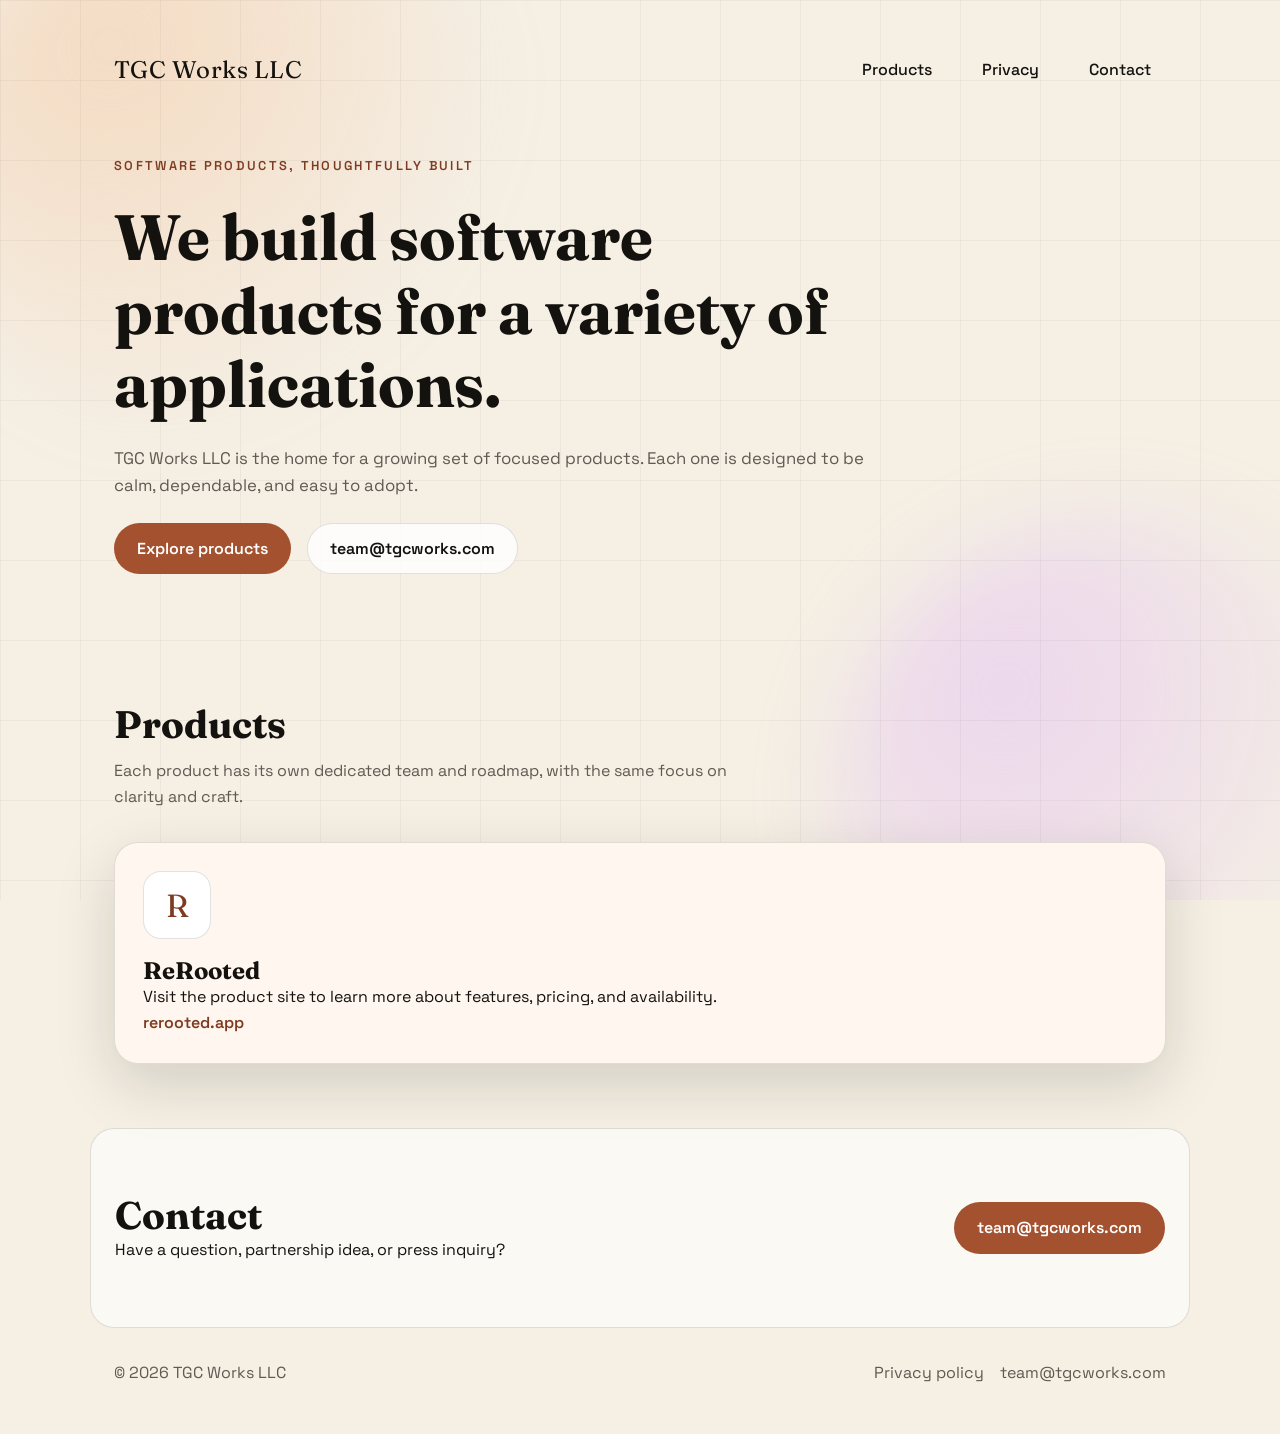
==== index.html @ 2e0370ab "add homepage, privacy policy, and styles" ====
<!doctype html>
<html lang="en">
  <head>
    <meta charset="utf-8" />
    <meta name="viewport" content="width=device-width, initial-scale=1" />
    <title>TGC Works LLC</title>
    <link rel="preconnect" href="https://fonts.googleapis.com" />
    <link rel="preconnect" href="https://fonts.gstatic.com" crossorigin />
    <link
      href="https://fonts.googleapis.com/css2?family=Fraunces:opsz,wght@9..144,600;9..144,700&family=Space+Grotesk:wght@400;500;600&display=swap"
      rel="stylesheet"
    />
    <link rel="stylesheet" href="styles.css" />
  </head>
  <body>
    <div class="backdrop" aria-hidden="true">
      <div class="orb orb-one"></div>
      <div class="orb orb-two"></div>
      <div class="grid"></div>
    </div>

    <header class="hero">
      <nav class="nav">
        <div class="brand">TGC Works LLC</div>
        <div class="nav-links">
          <a href="#products">Products</a>
          <a href="privacy.html">Privacy</a>
          <a href="mailto:team@tgcworks.com">Contact</a>
        </div>
      </nav>

      <div class="hero-content">
        <p class="eyebrow">Software products, thoughtfully built</p>
        <h1>We build software products for a variety of applications.</h1>
        <p class="hero-subcopy">
          TGC Works LLC is the home for a growing set of focused products. Each one is designed to be
          calm, dependable, and easy to adopt.
        </p>
        <div class="hero-actions">
          <a class="button primary" href="#products">Explore products</a>
          <a class="button ghost" href="mailto:team@tgcworks.com">team@tgcworks.com</a>
        </div>
      </div>
    </header>

    <main>
      <section id="products" class="section">
        <div class="section-header">
          <h2>Products</h2>
          <p>Each product has its own dedicated team and roadmap, with the same focus on clarity and craft.</p>
        </div>

        <div class="product-grid">
          <article class="product-card">
            <div class="logo" aria-hidden="true">
              <span>R</span>
            </div>
            <div>
              <h3>ReRooted</h3>
              <p>Visit the product site to learn more about features, pricing, and availability.</p>
              <a class="text-link" href="https://www.rerooted.app" target="_blank" rel="noreferrer">
                rerooted.app
              </a>
            </div>
          </article>
        </div>
      </section>

      <section class="section contact">
        <div>
          <h2>Contact</h2>
          <p>Have a question, partnership idea, or press inquiry?</p>
        </div>
        <a class="button primary" href="mailto:team@tgcworks.com">team@tgcworks.com</a>
      </section>
    </main>

    <footer class="footer">
      <span>© 2026 TGC Works LLC</span>
      <div class="footer-links">
        <a href="privacy.html">Privacy policy</a>
        <a href="mailto:team@tgcworks.com">team@tgcworks.com</a>
      </div>
    </footer>
  </body>
</html>
---- styles.css ----
:root {
  color-scheme: light;
  --ink: #14120f;
  --muted: #5f5a52;
  --accent: #a4512f;
  --accent-dark: #7f3b22;
  --surface: #f8f3ea;
  --surface-strong: #fff7ef;
  --line: rgba(20, 18, 15, 0.12);
  --shadow: 0 20px 60px rgba(20, 18, 15, 0.15);
  --radius: 24px;
  --max-width: 1100px;
  font-family: "Space Grotesk", "Segoe UI", sans-serif;
}

* {
  box-sizing: border-box;
  margin: 0;
  padding: 0;
}

body {
  background: #f5efe4;
  color: var(--ink);
  min-height: 100vh;
  line-height: 1.6;
}

a {
  color: inherit;
  text-decoration: none;
}

.backdrop {
  position: fixed;
  inset: 0;
  z-index: -1;
  overflow: hidden;
}

.orb {
  position: absolute;
  width: 45vw;
  height: 45vw;
  border-radius: 50%;
  filter: blur(40px);
  opacity: 0.5;
}

.orb-one {
  background: radial-gradient(circle at 30% 30%, #f4c7a1, transparent 70%);
  top: -10vw;
  left: -5vw;
}

.orb-two {
  background: radial-gradient(circle at 30% 30%, #e3bdf6, transparent 70%);
  bottom: -15vw;
  right: -10vw;
}

.grid {
  position: absolute;
  inset: 0;
  background-image: linear-gradient(var(--line) 1px, transparent 1px),
    linear-gradient(90deg, var(--line) 1px, transparent 1px);
  background-size: 80px 80px;
  opacity: 0.35;
}

.hero {
  max-width: var(--max-width);
  margin: 0 auto;
  padding: 48px 24px 64px;
}

.hero.compact {
  padding-bottom: 32px;
}

.nav {
  display: flex;
  align-items: center;
  justify-content: space-between;
  gap: 24px;
  flex-wrap: wrap;
}

.brand {
  font-family: "Fraunces", "Georgia", serif;
  font-size: 1.5rem;
  letter-spacing: 0.02em;
}

.nav-links {
  display: flex;
  gap: 20px;
  font-weight: 500;
}

.nav-links a {
  padding: 8px 14px;
  border-radius: 999px;
  border: 1px solid transparent;
  transition: border 0.2s ease, background 0.2s ease;
}

.nav-links a:hover {
  border-color: var(--line);
  background: rgba(255, 255, 255, 0.6);
}

.hero-content {
  margin-top: 64px;
  display: grid;
  gap: 24px;
  max-width: 760px;
  animation: fadeUp 0.9s ease forwards;
}

.eyebrow {
  text-transform: uppercase;
  letter-spacing: 0.18em;
  font-size: 0.8rem;
  font-weight: 600;
  color: var(--accent-dark);
}

h1,
h2,
h3 {
  font-family: "Fraunces", "Georgia", serif;
  line-height: 1.15;
}

h1 {
  font-size: clamp(2.7rem, 5vw, 4.2rem);
}

h2 {
  font-size: clamp(2rem, 3vw, 2.6rem);
}

h3 {
  font-size: 1.5rem;
}

.hero-subcopy {
  color: var(--muted);
  font-size: 1.05rem;
}

.hero-actions {
  display: flex;
  flex-wrap: wrap;
  gap: 16px;
}

.button {
  display: inline-flex;
  align-items: center;
  justify-content: center;
  padding: 12px 22px;
  border-radius: 999px;
  font-weight: 600;
  border: 1px solid var(--line);
  transition: transform 0.2s ease, box-shadow 0.2s ease;
}

.button:hover {
  transform: translateY(-2px);
  box-shadow: var(--shadow);
}

.button.primary {
  background: var(--accent);
  color: #fff;
  border-color: transparent;
}

.button.ghost {
  background: rgba(255, 255, 255, 0.8);
}

.section {
  max-width: var(--max-width);
  margin: 0 auto;
  padding: 64px 24px;
  display: grid;
  gap: 32px;
}

.section-header {
  display: grid;
  gap: 12px;
  max-width: 640px;
}

.section-header p {
  color: var(--muted);
}

.product-grid {
  display: grid;
  gap: 24px;
  grid-template-columns: repeat(auto-fit, minmax(260px, 1fr));
}

.product-card {
  background: var(--surface-strong);
  border-radius: var(--radius);
  padding: 28px;
  display: grid;
  gap: 18px;
  border: 1px solid var(--line);
  box-shadow: var(--shadow);
  animation: fadeUp 0.9s ease forwards;
}

.logo {
  width: 68px;
  height: 68px;
  border-radius: 18px;
  background: #fff;
  display: grid;
  place-items: center;
  font-family: "Fraunces", "Georgia", serif;
  font-size: 2rem;
  color: var(--accent-dark);
  border: 1px solid var(--line);
}

.text-link {
  color: var(--accent-dark);
  font-weight: 600;
  display: inline-flex;
  align-items: center;
  gap: 8px;
}

.contact {
  display: flex;
  align-items: center;
  justify-content: space-between;
  gap: 24px;
  background: rgba(255, 255, 255, 0.6);
  border-radius: var(--radius);
  border: 1px solid var(--line);
}

.footer {
  max-width: var(--max-width);
  margin: 0 auto;
  padding: 32px 24px 48px;
  display: flex;
  justify-content: space-between;
  gap: 12px;
  flex-wrap: wrap;
  color: var(--muted);
}

.footer-links {
  display: flex;
  gap: 16px;
}

.policy {
  background: rgba(255, 255, 255, 0.6);
  border-radius: var(--radius);
  border: 1px solid var(--line);
  padding: 32px;
  gap: 20px;
}

.policy p {
  color: var(--muted);
}

@keyframes fadeUp {
  from {
    opacity: 0;
    transform: translateY(16px);
  }
  to {
    opacity: 1;
    transform: translateY(0);
  }
}

@media (max-width: 800px) {
  .nav {
    flex-direction: column;
    align-items: flex-start;
  }

  .nav-links {
    flex-wrap: wrap;
  }

  .hero-content {
    margin-top: 32px;
  }

  .contact {
    flex-direction: column;
    align-items: flex-start;
  }
}

@media (max-width: 520px) {
  .nav-links {
    gap: 10px;
  }

  .nav-links a {
    padding: 6px 10px;
  }
}
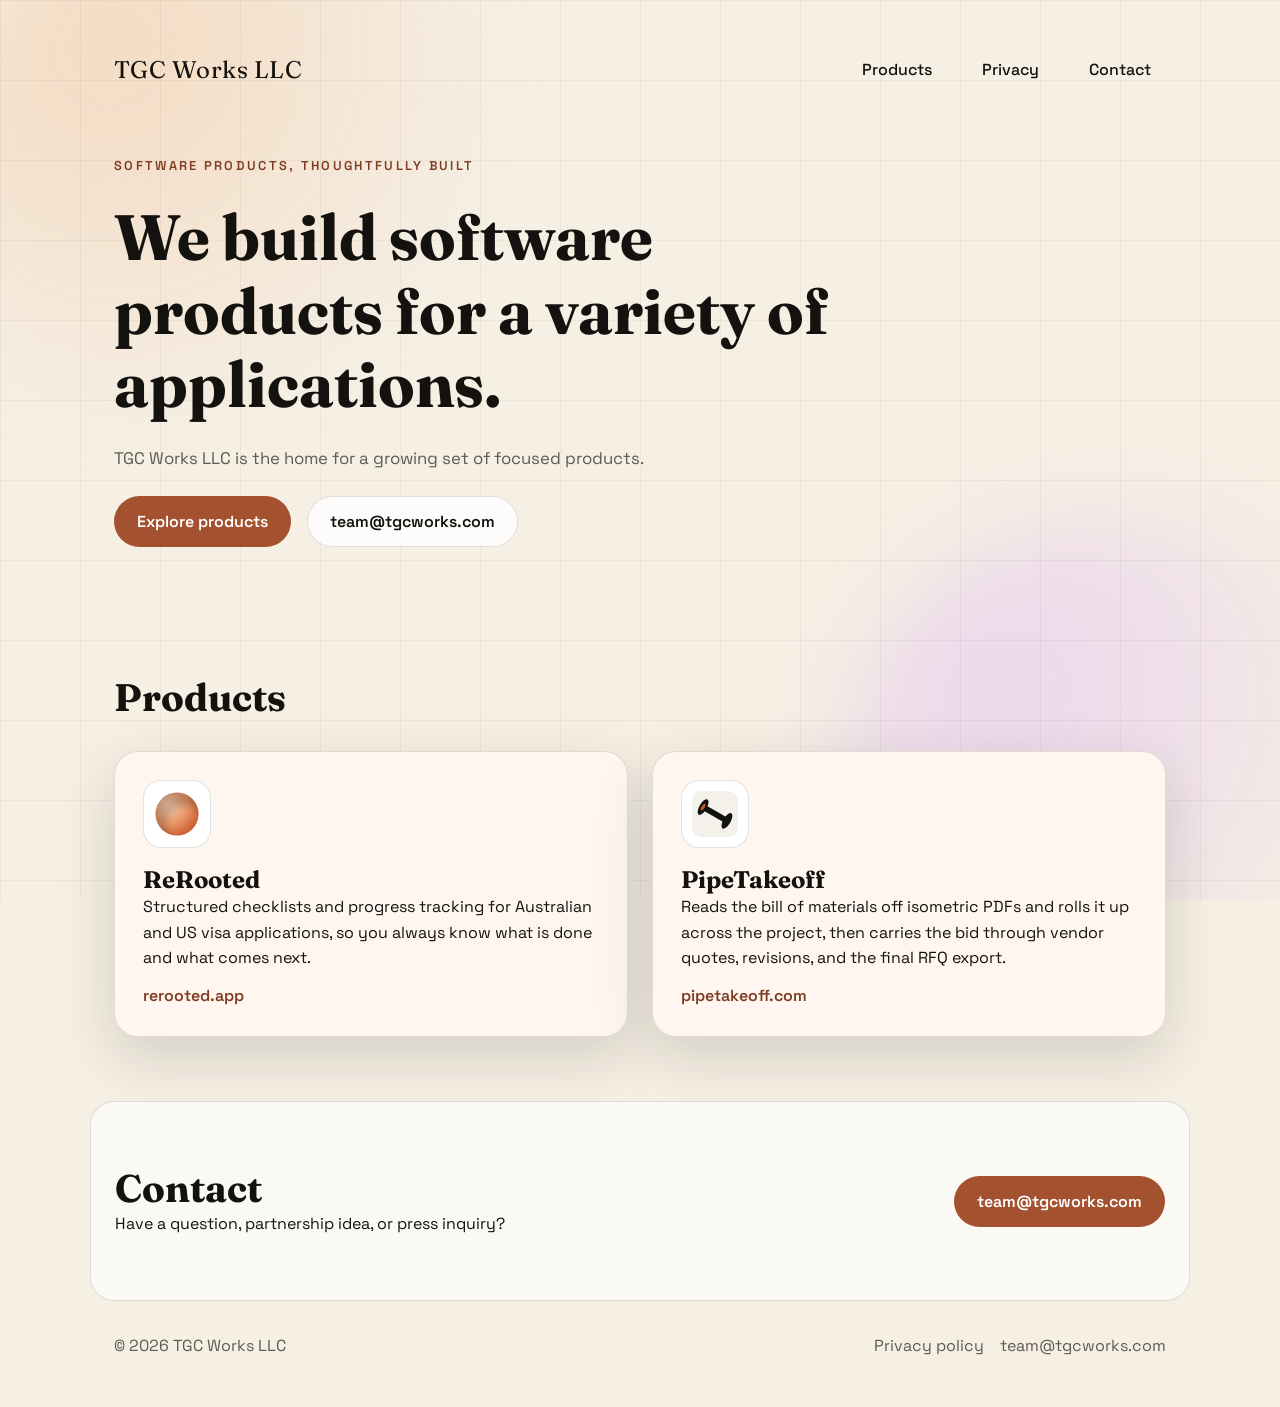
==== commit 2b5f452c: "Add PipeTakeoff to products, fix Contact nav link Add PipeTakeoff as a second product card alongside" ====
--- a/index.html
+++ b/index.html
@@ -25,7 +25,7 @@
         <div class="nav-links">
           <a href="#products">Products</a>
           <a href="privacy.html">Privacy</a>
-          <a href="mailto:team@tgcworks.com">Contact</a>
+          <a href="#contact">Contact</a>
         </div>
       </nav>
 
@@ -33,8 +33,7 @@
         <p class="eyebrow">Software products, thoughtfully built</p>
         <h1>We build software products for a variety of applications.</h1>
         <p class="hero-subcopy">
-          TGC Works LLC is the home for a growing set of focused products. Each one is designed to be
-          calm, dependable, and easy to adopt.
+          TGC Works LLC is the home for a growing set of focused products.
         </p>
         <div class="hero-actions">
           <a class="button primary" href="#products">Explore products</a>
@@ -47,26 +46,38 @@
       <section id="products" class="section">
         <div class="section-header">
           <h2>Products</h2>
-          <p>Each product has its own dedicated team and roadmap, with the same focus on clarity and craft.</p>
         </div>
 
         <div class="product-grid">
           <article class="product-card">
             <div class="logo" aria-hidden="true">
-              <span>R</span>
+              <img src="assets/rerooted.svg" alt="" width="46" height="46" />
             </div>
             <div>
               <h3>ReRooted</h3>
-              <p>Visit the product site to learn more about features, pricing, and availability.</p>
+              <p>Structured checklists and progress tracking for Australian and US visa applications, so you always know what is done and what comes next.</p>
               <a class="text-link" href="https://www.rerooted.app" target="_blank" rel="noreferrer">
                 rerooted.app
+              </a>
+            </div>
+          </article>
+
+          <article class="product-card">
+            <div class="logo" aria-hidden="true">
+              <img src="assets/pipetakeoff.svg" alt="" width="46" height="46" />
+            </div>
+            <div>
+              <h3>PipeTakeoff</h3>
+              <p>Reads the bill of materials off isometric PDFs and rolls it up across the project, then carries the bid through vendor quotes, revisions, and the final RFQ export.</p>
+              <a class="text-link" href="https://www.pipetakeoff.com" target="_blank" rel="noreferrer">
+                pipetakeoff.com
               </a>
             </div>
           </article>
         </div>
       </section>
 
-      <section class="section contact">
+      <section id="contact" class="section contact">
         <div>
           <h2>Contact</h2>
           <p>Have a question, partnership idea, or press inquiry?</p>
--- a/styles.css
+++ b/styles.css
@@ -215,6 +215,19 @@
   border: 1px solid var(--line);
   box-shadow: var(--shadow);
   animation: fadeUp 0.9s ease forwards;
+  grid-template-rows: auto 1fr;
+}
+
+.product-card > div:last-child {
+  display: flex;
+  flex-direction: column;
+  height: 100%;
+}
+
+.product-card > div:last-child .text-link {
+  margin-top: auto;
+  padding-top: 12px;
+  align-self: start;
 }
 
 .logo {
@@ -228,6 +241,12 @@
   font-size: 2rem;
   color: var(--accent-dark);
   border: 1px solid var(--line);
+}
+
+.logo img {
+  width: 46px;
+  height: 46px;
+  display: block;
 }
 
 .text-link {
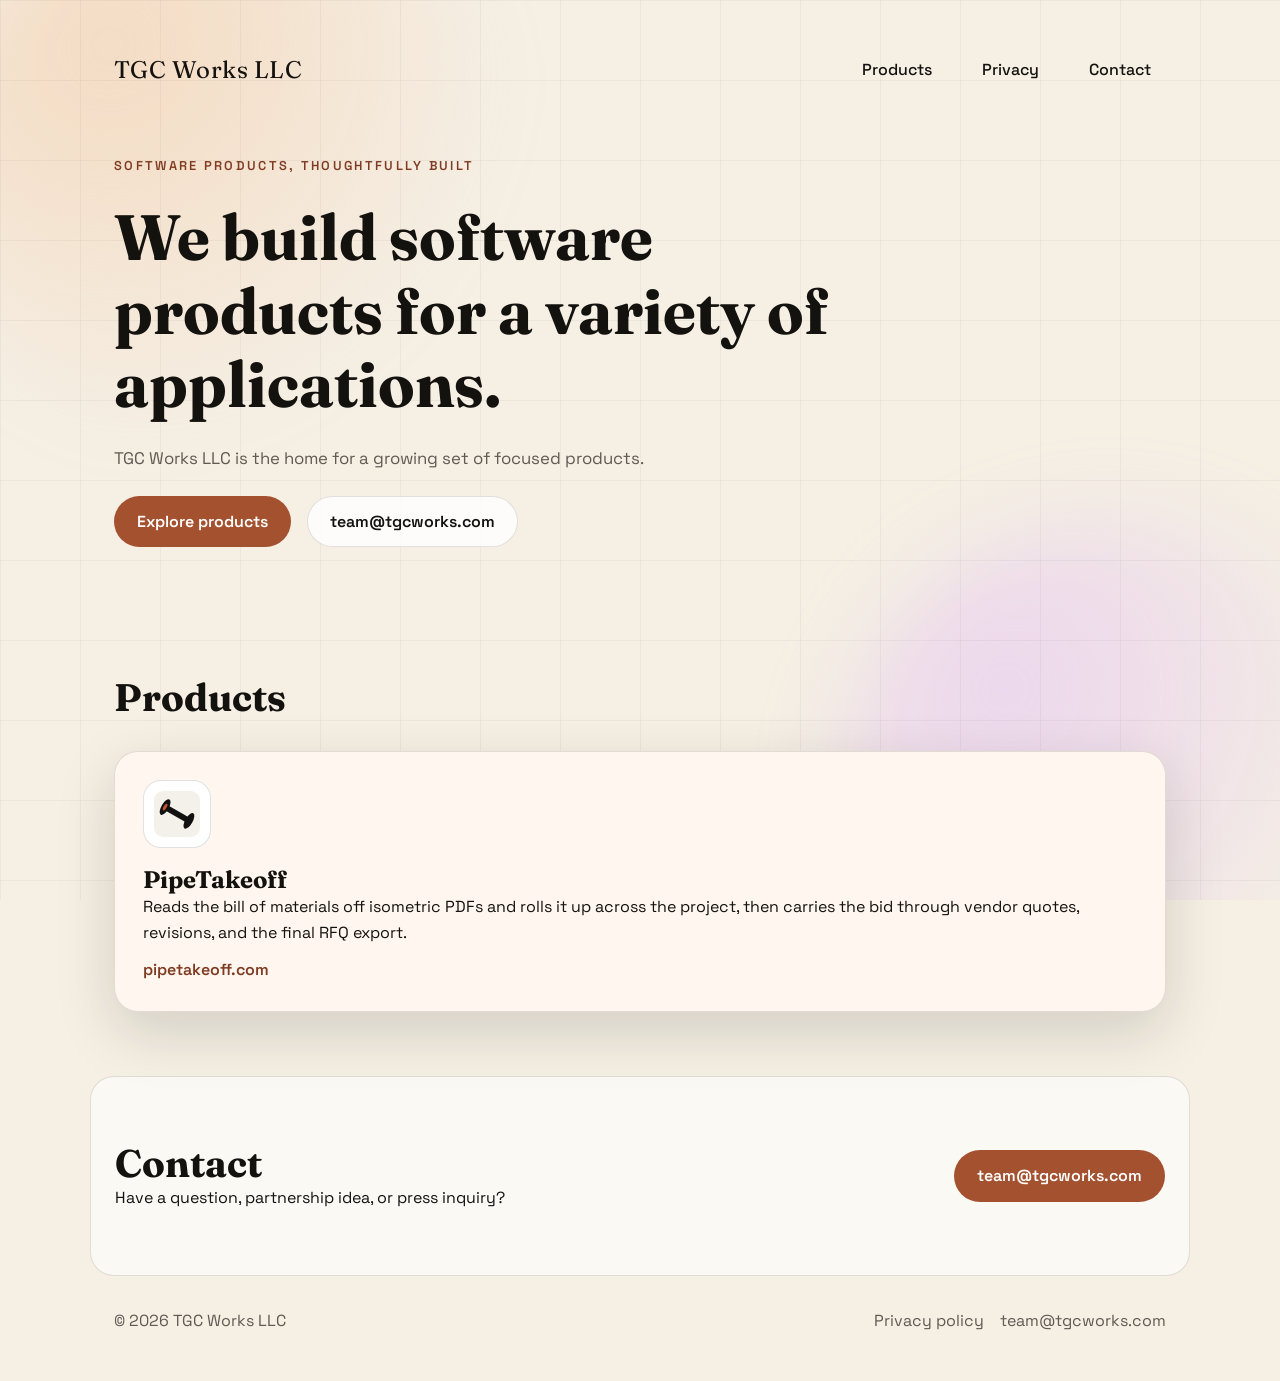
==== commit e489d957: "Remove ReRooted from the site rerooted.app has been shut down, so drop its product card from the pro" ====
--- a/index.html
+++ b/index.html
@@ -51,19 +51,6 @@
         <div class="product-grid">
           <article class="product-card">
             <div class="logo" aria-hidden="true">
-              <img src="assets/rerooted.svg" alt="" width="46" height="46" />
-            </div>
-            <div>
-              <h3>ReRooted</h3>
-              <p>Structured checklists and progress tracking for Australian and US visa applications, so you always know what is done and what comes next.</p>
-              <a class="text-link" href="https://www.rerooted.app" target="_blank" rel="noreferrer">
-                rerooted.app
-              </a>
-            </div>
-          </article>
-
-          <article class="product-card">
-            <div class="logo" aria-hidden="true">
               <img src="assets/pipetakeoff.svg" alt="" width="46" height="46" />
             </div>
             <div>
